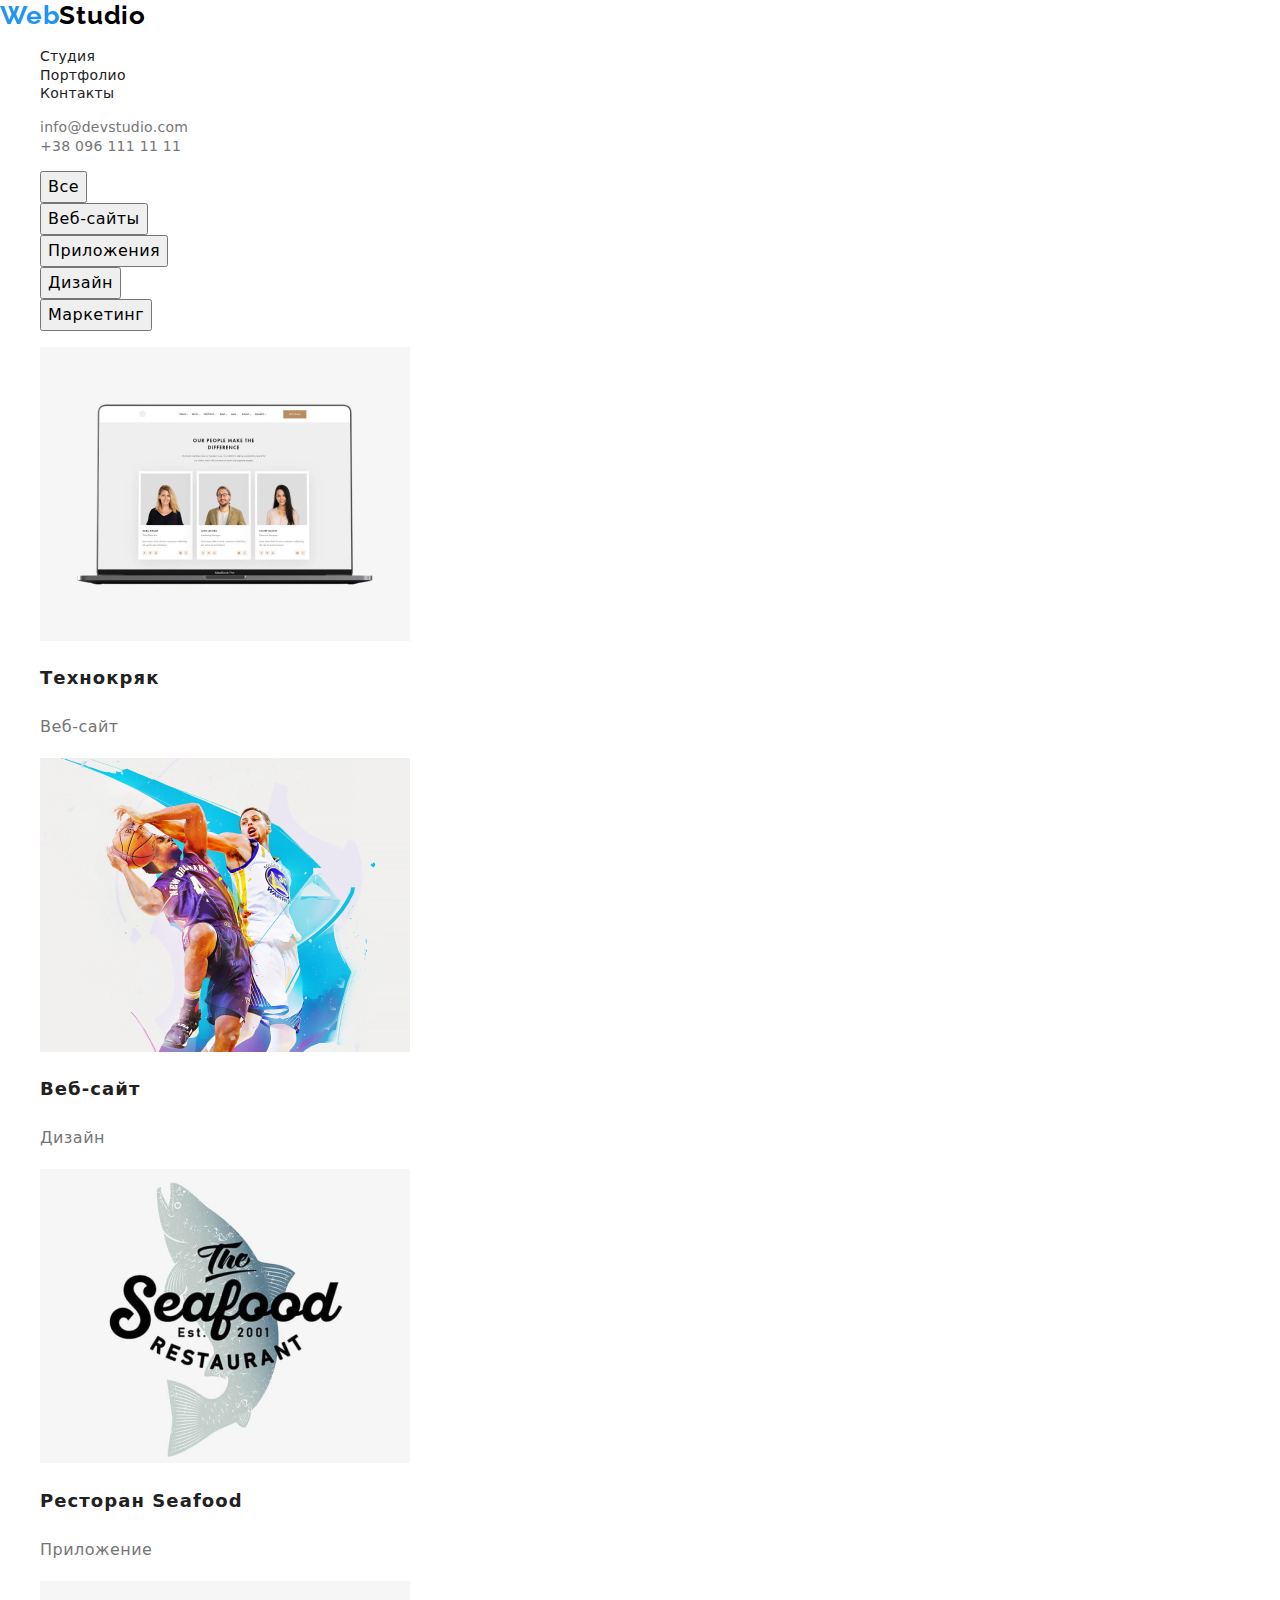
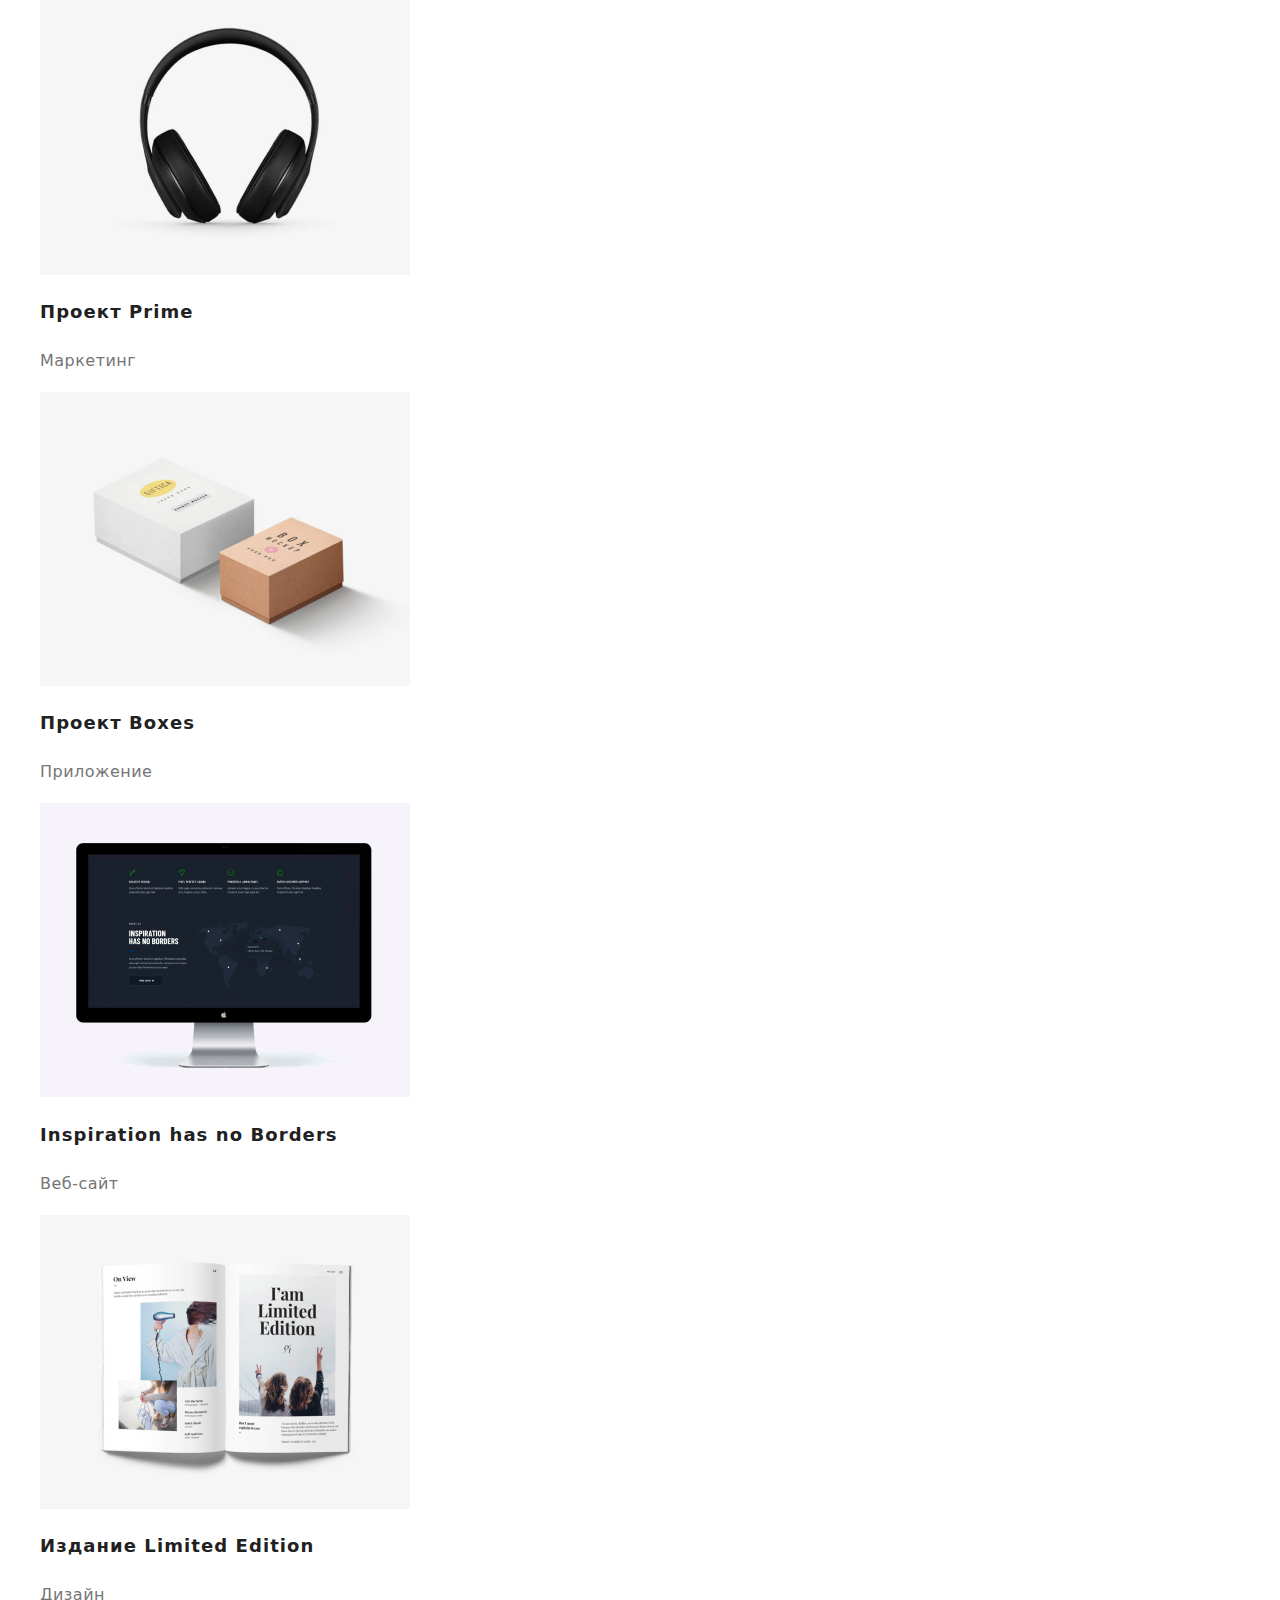
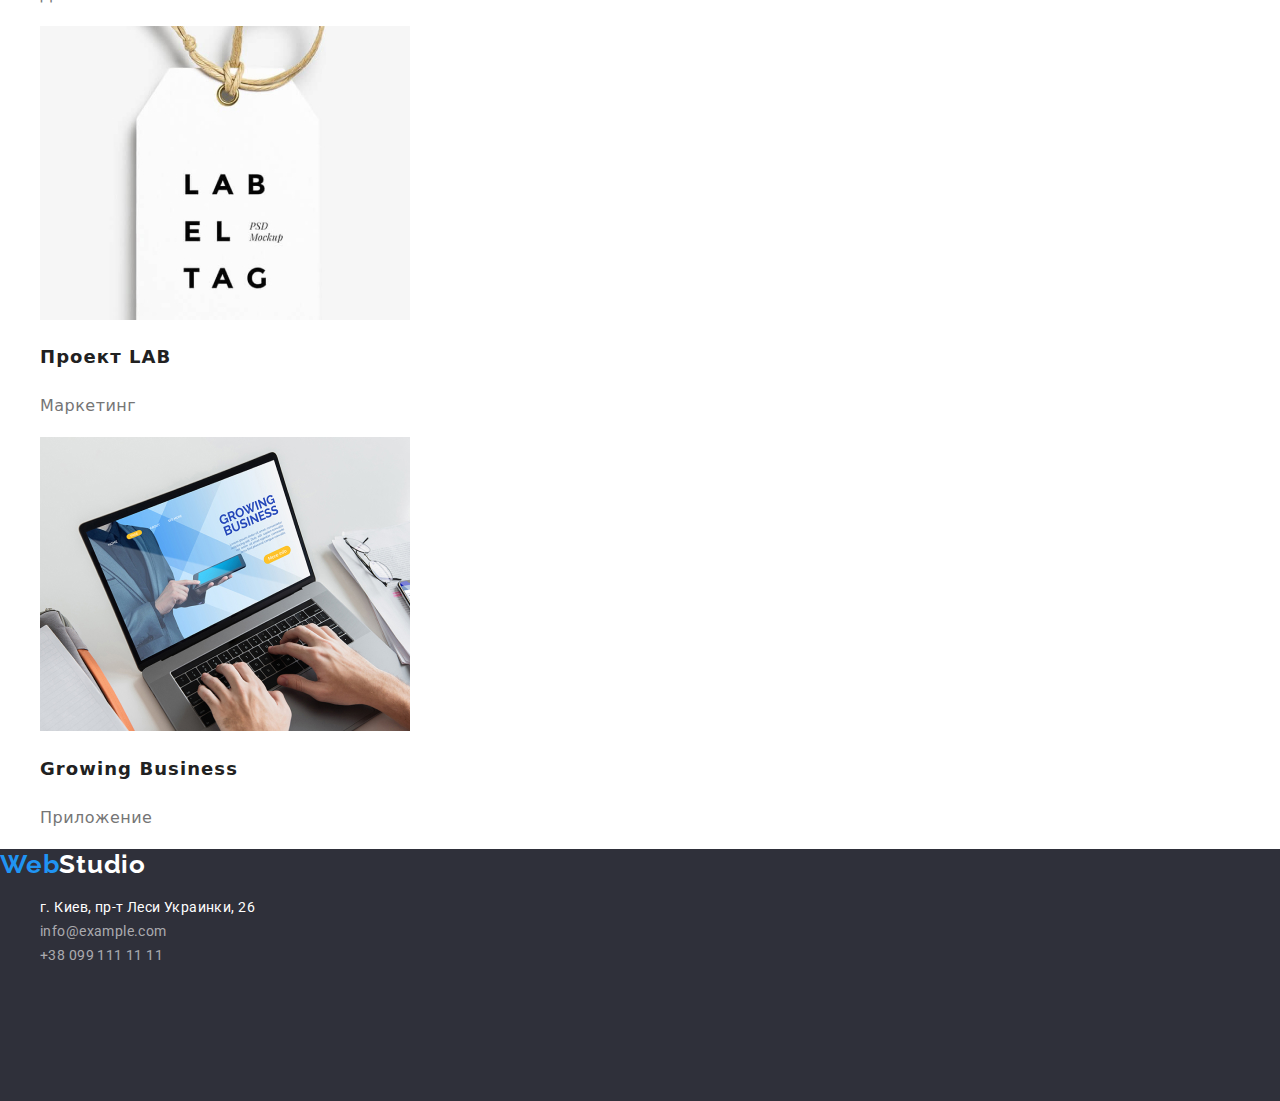
==== portfolio.html @ fd5df89c "l" ====
<!DOCTYPE html>
<html lang="ru">
  <head>
    <meta charset="UTF-8" />
    <meta name="viewport" content="width=device-width, initial-scale=1.0" />
    <title>Portfolio</title>
    <link
      rel="stylesheet"
      href="https://cdnjs.cloudflare.com/ajax/libs/modern-normalize/1.0.0/modern-normalize.css"
    />
    <link rel="stylesheet" href="./css/styles.css" />
    <link
      href="https://fonts.googleapis.com/css2?family=Raleway:wght@700&family=Roboto:wght@400;500;700;900&display=swap"
      rel="stylesheet"
    />
  </head>
  <body>
    <!--HEADER-->
    <header class="header">
      <nav class="navigation">
        <a
          class="header-logo-second link"
          lang="en"
          href="./index.html"
          aria-label=" WebStudio "
        >
          <span class="header-logo"> Web</span>Studio
        </a>
        <ul class="navigayion-list list">
          <li>
            <a class="navigation-list-link link" href="./index.html">
              Студия
            </a>
          </li>
          <li>
            <a class="navigation-list-link link" href="./portfolio.html">
              Портфолио
            </a>
          </li>
          <li><a class="navigation-list-link link" href=""> Контакты </a></li>
        </ul>
      </nav>
      <ul>
        <li>
          <a class="header-tel-link link" href="mailto:info@devstudio.com"
            >info@devstudio.com</a
          >
        </li>
        <li>
          <a class="header-tel-link link" href="tel:+380961111111">
            +38 096 111 11 11
          </a>
        </li>
      </ul>
    </header>
    <!--MAIN-->
    <main>
      <section>
        <ul class="list">
          <li><button class="button-portfolio" type="button">Все</button></li>
          <li>
            <button class="button-portfolio" type="button">Веб-сайты</button>
          </li>
          <li>
            <button class="button-portfolio" type="button">Приложения</button>
          </li>
          <li>
            <button class="button-portfolio" type="button">Дизайн</button>
          </li>
          <li>
            <button class="button-portfolio" type="button">Маркетинг</button>
          </li>
        </ul>

        <ul class="list">
          <li>
            <img src="./images/portfolio/veb.jpg" alt="Технокряк" />
            <h2 class="portfolio-title-list">Технокряк</h2>
            <p class="portfolio-category-list">Веб-сайт</p>
          </li>
          <li>
            <img src="./images/portfolio/poster.jpg" alt="постер new orlean" />
            <h2 class="portfolio-title-list">Веб-сайт</h2>
            <p class="portfolio-category-list">Дизайн</p>
          </li>
          <li>
            <img
              src="./images/portfolio/restaurant.jpg"
              alt="логотип ресторана"
            />
            <h2 class="portfolio-title-list">Ресторан Seafood</h2>
            <p class="portfolio-category-list">Приложение</p>
          </li>
          <li>
            <img src="./images/portfolio/project4.jpg" alt="фото навушников" />
            <h2 class="portfolio-title-list">Проект Prime</h2>
            <p class="portfolio-category-list">Маркетинг</p>
          </li>
          <li>
            <img src="./images/portfolio/projectboxes.jpg" alt="Проект Boxes" />
            <h2 class="portfolio-title-list">Проект Boxes</h2>
            <p class="portfolio-category-list">Приложение</p>
          </li>
          <li>
            <img
              src="./images/portfolio/imspiration6.jpg"
              alt="веб-сайт на мониторе"
            />
            <h2 class="portfolio-title-list">Inspiration has no Borders</h2>
            <p class="portfolio-category-list">Веб-сайт</p>
          </li>
          <li>
            <img
              src="./images/portfolio/limited7.jpg"
              alt="лимитованое издание"
            />
            <h2 class="portfolio-title-list">Издание Limited Edition</h2>
            <p class="portfolio-category-list">Дизайн</p>
          </li>
          <li>
            <img src="./images/portfolio/projectlab8.jpg" alt="проект lab" />
            <h2 class="portfolio-title-list">Проект LAB</h2>
            <p class="portfolio-category-list">Маркетинг</p>
          </li>
          <li>
            <img
              src="./images/portfolio/grow9.jpg"
              alt=" приложение для бизнеса"
            />
            <h2 class="portfolio-title-list">Growing Business</h2>
            <p class="portfolio-category-list">Приложение</p>
          </li>
        </ul>
      </section>
    </main>
    <!--footer-->
    <footer class="footer">
      <a
        class="footer-logo link"
        lang="en"
        href="./index.html"
        aria-label=" Web Studio "
      >
        <span class="header-logo link"> Web</span>Studio
      </a>
      <address>
        <ul class="list">
          <li>
            <a
              class="address link"
              href="https://www.google.com/maps/place/%D0%B1%D1%83%D0%BB%D1%8C%D0%B2%D0%B0%D1%80+%D0%9B%D0%B5%D1%81%D1%96+%D0%A3%D0%BA%D1%80%D0%B0%D1%97%D0%BD%D0%BA%D0%B8,+26,+%D0%9A%D0%B8%D1%97%D0%B2,+02000/@50.4265807,30.5361971,17z/data=!3m1!4b1!4m5!3m4!1s0x40d4cf0e033ecbe9:0x57a4dffefec77da0!8m2!3d50.4265807!4d30.5383858"
              target="blanc"
              >г. Киев, пр-т Леси Украинки, 26</a
            >
          </li>
          <li>
            <a class="footer-tel-link link" href="mailto:info@example.com"
              >info@example.com</a
            >
          </li>
          <li>
            <a class="footer-tel-link link" href="tel:+380991111111">
              +38 099 111 11 11
            </a>
          </li>
        </ul>
      </address>
    </footer>
  </body>
</html>
---- css/styles.css ----
:root {
  --accent-color: #2094f3;
  --header-backgraund: #ffffff;
  --titles-color: #000000;
  --header-logo: #2094f3;
  --button-portfolio-backgraund: #2196f3;
  --button-portfolio-text-color: #ffffff;
  --body-main-font: "Roboto", sans-serif;
  --secondary-font: "Raleway", sans-serif;
}

.body {
  font-family: var(--body-main-font);
  font-style: normal;
}
.list {
  list-style: none;
}
.link {
  text-decoration: none;
}
/* HEARED */

.header {
  color: var(--header-backgraund);
}
.header-logo {
  font-family: var(--secondary-font);
  font-style: normal;
  font-weight: 700;
  font-size: 26px;
  line-height: 1.2;
  letter-spacing: 0.03em;
  color: var(--header-logo);
}
.header-logo-second {
  font-family: var(--secondary-font);
  font-style: normal;
  font-weight: 700;
  font-size: 26px;
  line-height: 1.2;
  letter-spacing: 0.03em;
  color: var(--titles-color);
}
.header-tel-link {
  font-weight: 500;
  font-size: 14px;
  line-height: 1.142;
  letter-spacing: 0.02em;
  color: #757575;
}
.navigation-list-link {
  font-weight: 500;
  font-size: 14px;
  line-height: 1.142px;
  letter-spacing: 0.02em;
  color: #212121;
}
.navigation-list-link:hover,
.navigation-list-link:focus {
  color: var(--accent-color);
}
.header-tel-link:hover,
.header-tel-link:focus {
  color: var(--accent-color);
  /* MAIN */
}
.hero-banner {
  background-color: #2f303a;
  width: 1600px;
  height: 600px;
}

.button {
  font-family: var(--body-main-font);
  font-style: normal;
  font-weight: 700;
  font-size: 16px;
  line-height: 1.875;
  letter-spacing: 0.06em;
  color: #ffffff;
  background-color: #2196f3;
}
.hero-title {
  font-weight: 900;
  font-size: 44px;
  line-height: 1.36;
  letter-spacing: 0.06em;
  text-transform: uppercase;
  color: #ffffff;
  text-align: center;
}
.footer {
  background: #2f303a;
  width: 1600px;
  height: 252px;
}
.footer-logo {
  font-family: var(--secondary-font);
  font-style: normal;
  font-weight: 700;
  font-size: 26px;
  line-height: 1.192;
  letter-spacing: 0.03em;
  color: #ffffff;
}
.address {
  font-family: var(--body-main-font);
  font-style: normal;
  font-weight: 400;
  font-size: 14px;
  line-height: 1.714;
  letter-spacing: 0.03em;
  color: #ffffff;
}
.footer-tel-link {
  font-family: var(--body-main-font);
  font-style: normal;
  font-weight: normal;
  font-size: 14px;
  line-height: 1.71;
  letter-spacing: 0.03em;
  color: rgba(255, 255, 255, 0.6);
}
.button-portfolio {
  font-weight: 500;
  font-size: 16px;
  line-height: 1.62;
  text-align: center;
  letter-spacing: 0.03em;
}
.button-portfolio:hover,
.button-portfolio:focus {
  background-color: var(--button-portfolio-backgraund);
  color: var(--button-portfolio-text-color);
}
.feactures-text {
  font-weight: 400;
  font-size: 14px;
  line-height: 1.714;
  letter-spacing: 0.03em;
  color: #757575;
}
.feactures-title {
  font-weight: 700;
  font-size: 14px;
  line-height: 1.142;
  letter-spacing: 0.03em;
  text-transform: uppercase;
}

.what-we-do-our-team {
  font-weight: 700;
  font-size: 36px;
  line-height: 1.166;
  letter-spacing: 0.03em;
  color: #212121;
}
.team-title {
  font-weight: 500;
  font-size: 16px;
  line-height: 1.18;
  letter-spacing: 0.03em;
  color: #212121;
}
.profession-list {
  font-weight: 400;
  font-size: 16px;
  line-height: 1.18;
  letter-spacing: 0.03em;
  color: #757575;
}
.portfolio-title-list {
  font-weight: 700;
  font-size: 18px;
  line-height: 2;
  letter-spacing: 0.06em;
  color: #212121;
}
.portfolio-category-list {
  font-weight: 400;
  font-size: 16px;
  line-height: 1.875;
  letter-spacing: 0.03em;
  color: #757575;
}
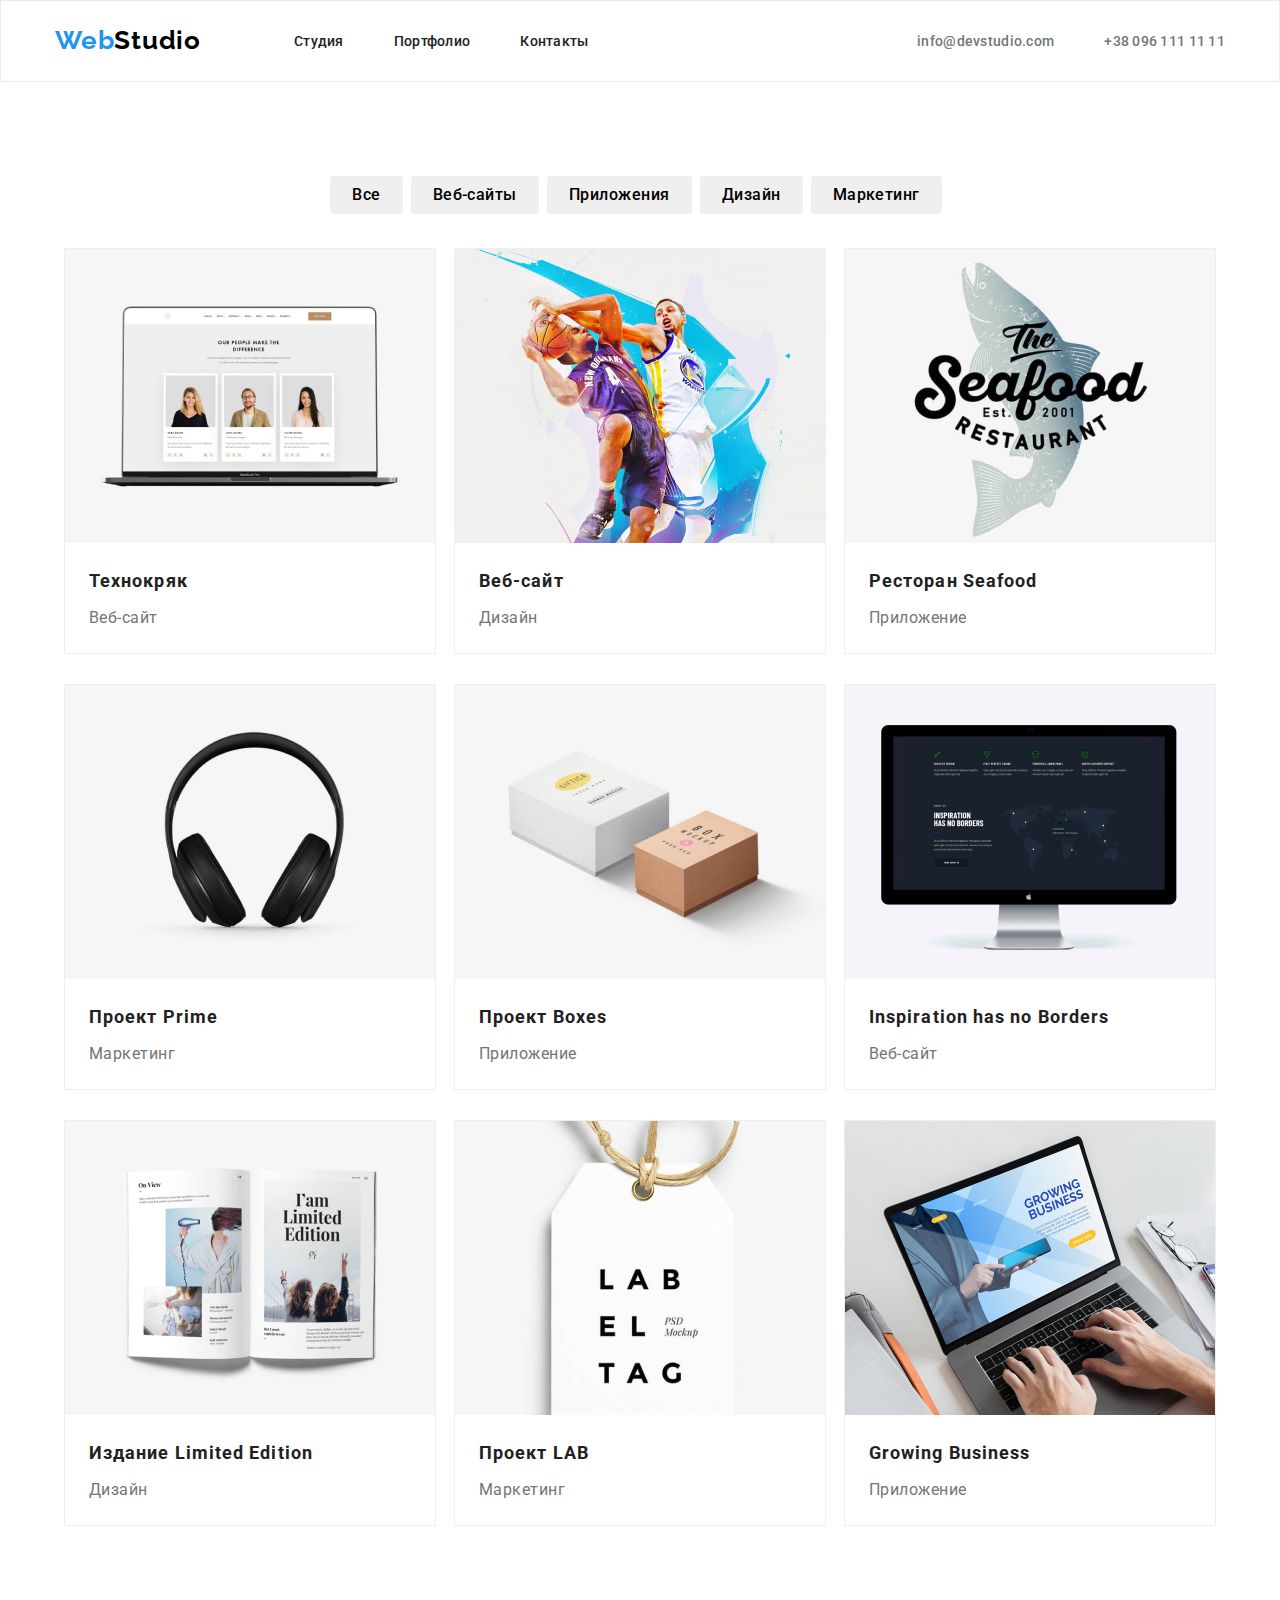
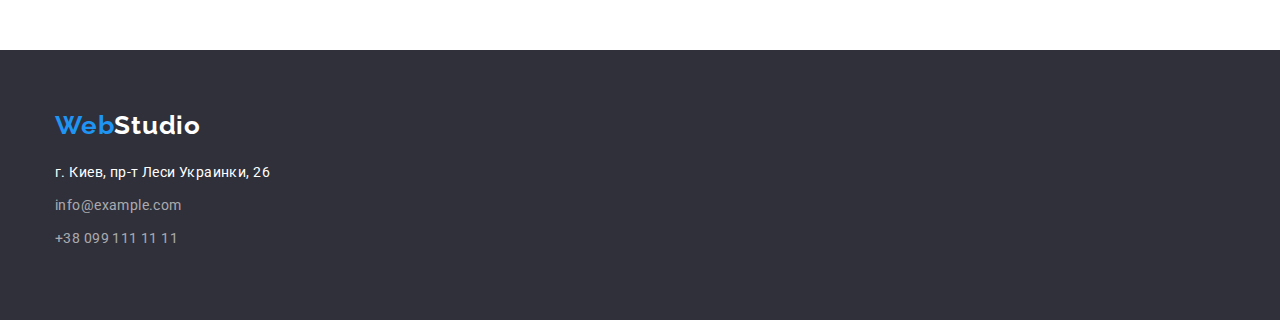
==== commit 14b831fc: "hm3" ====
--- a/portfolio.html
+++ b/portfolio.html
@@ -16,74 +16,77 @@
   </head>
   <body>
     <!--HEADER-->
-    <header class="header">
-      <nav class="navigation">
-        <a
-          class="header-logo-second link"
-          lang="en"
-          href="./index.html"
-          aria-label=" WebStudio "
-        >
-          <span class="header-logo"> Web</span>Studio
-        </a>
-        <ul class="navigayion-list list">
+    <header class="header header-border-portfolio">
+      <div class="header-flex-conteiner conteiner">
+        <nav class="header-navigation">
+          <a
+            class="header-logo-second link"
+            lang="en"
+            href="./index.html"
+            aria-label=" WebStudio "
+          >
+            <span class="header-logo"> Web</span>Studio
+          </a>
+          <ul class="navigation-list list">
+            <li class="navigation-list-item">
+              <a class="navigation-list-link link" href="./index.html">
+                Студия
+              </a>
+            </li>
+            <li class="navigation-list-item">
+              <a class="navigation-list-link link" href="./portfolio.html">
+                Портфолио
+              </a>
+            </li class="navigation-list-item">
+            <li><a class="navigation-list-link link" href=""> Контакты </a></li>
+          </ul>
+        </nav>
+        <ul class="contact-list" >
+          <li class="navigation-list-item">
+            <a class="header-tel-link link" href="mailto:info@devstudio.com"
+              >info@devstudio.com</a
+            >
+          </li>
           <li>
-            <a class="navigation-list-link link" href="./index.html">
-              Студия
+            <a class="header-tel-link link" href="tel:+380961111111">
+              +38 096 111 11 11
             </a>
           </li>
-          <li>
-            <a class="navigation-list-link link" href="./portfolio.html">
-              Портфолио
-            </a>
-          </li>
-          <li><a class="navigation-list-link link" href=""> Контакты </a></li>
         </ul>
-      </nav>
-      <ul>
-        <li>
-          <a class="header-tel-link link" href="mailto:info@devstudio.com"
-            >info@devstudio.com</a
-          >
-        </li>
-        <li>
-          <a class="header-tel-link link" href="tel:+380961111111">
-            +38 096 111 11 11
-          </a>
-        </li>
-      </ul>
+      </div>
     </header>
     <!--MAIN-->
     <main>
-      <section>
-        <ul class="list">
-          <li><button class="button-portfolio" type="button">Все</button></li>
-          <li>
+      <section class="main-menu">
+        <div class="main-section-list">
+        <ul class="button-list-menu  list">
+          <li class="bottom-styles"><button class="button-portfolio" type="button">Все</button></li>
+          <li class="bottom-styles">
             <button class="button-portfolio" type="button">Веб-сайты</button>
           </li>
-          <li>
+          <li class="bottom-styles">
             <button class="button-portfolio" type="button">Приложения</button>
           </li>
-          <li>
+          <li class="bottom-styles">
             <button class="button-portfolio" type="button">Дизайн</button>
           </li>
-          <li>
+          <li class="bottom-styles">
             <button class="button-portfolio" type="button">Маркетинг</button>
           </li>
         </ul>
-
-        <ul class="list">
-          <li>
+        
+        <ul class="project-net  list">
+          <li class="project-img-style" >
             <img src="./images/portfolio/veb.jpg" alt="Технокряк" />
             <h2 class="portfolio-title-list">Технокряк</h2>
             <p class="portfolio-category-list">Веб-сайт</p>
           </li>
-          <li>
+          <li class="project-img-style" >
             <img src="./images/portfolio/poster.jpg" alt="постер new orlean" />
             <h2 class="portfolio-title-list">Веб-сайт</h2>
             <p class="portfolio-category-list">Дизайн</p>
           </li>
-          <li>
+          <li class="project-img-style" >
             <img
               src="./images/portfolio/restaurant.jpg"
               alt="логотип ресторана"
@@ -91,17 +94,17 @@
             <h2 class="portfolio-title-list">Ресторан Seafood</h2>
             <p class="portfolio-category-list">Приложение</p>
           </li>
-          <li>
+          <li class="project-img-style" >
             <img src="./images/portfolio/project4.jpg" alt="фото навушников" />
             <h2 class="portfolio-title-list">Проект Prime</h2>
             <p class="portfolio-category-list">Маркетинг</p>
           </li>
-          <li>
+          <li class="project-img-style" >
             <img src="./images/portfolio/projectboxes.jpg" alt="Проект Boxes" />
             <h2 class="portfolio-title-list">Проект Boxes</h2>
             <p class="portfolio-category-list">Приложение</p>
           </li>
-          <li>
+          <li class="project-img-style" >
             <img
               src="./images/portfolio/imspiration6.jpg"
               alt="веб-сайт на мониторе"
@@ -109,7 +112,7 @@
             <h2 class="portfolio-title-list">Inspiration has no Borders</h2>
             <p class="portfolio-category-list">Веб-сайт</p>
           </li>
-          <li>
+          <li class="project-img-style" >
             <img
               src="./images/portfolio/limited7.jpg"
               alt="лимитованое издание"
@@ -117,12 +120,12 @@
             <h2 class="portfolio-title-list">Издание Limited Edition</h2>
             <p class="portfolio-category-list">Дизайн</p>
           </li>
-          <li>
+          <li class="project-img-style" >
             <img src="./images/portfolio/projectlab8.jpg" alt="проект lab" />
             <h2 class="portfolio-title-list">Проект LAB</h2>
             <p class="portfolio-category-list">Маркетинг</p>
           </li>
-          <li>
+          <li class="project-img-style" >
             <img
               src="./images/portfolio/grow9.jpg"
               alt=" приложение для бизнеса"
@@ -131,10 +134,12 @@
             <p class="portfolio-category-list">Приложение</p>
           </li>
         </ul>
+        </div>
       </section>
     </main>
     <!--footer-->
     <footer class="footer">
+      <div class="footer-container">
       <a
         class="footer-logo link"
         lang="en"
@@ -144,8 +149,8 @@
         <span class="header-logo link"> Web</span>Studio
       </a>
       <address>
-        <ul class="list">
-          <li>
+        <ul class="address-list-style list">
+          <li class="contact-link-style">
             <a
               class="address link"
               href="https://www.google.com/maps/place/%D0%B1%D1%83%D0%BB%D1%8C%D0%B2%D0%B0%D1%80+%D0%9B%D0%B5%D1%81%D1%96+%D0%A3%D0%BA%D1%80%D0%B0%D1%97%D0%BD%D0%BA%D0%B8,+26,+%D0%9A%D0%B8%D1%97%D0%B2,+02000/@50.4265807,30.5361971,17z/data=!3m1!4b1!4m5!3m4!1s0x40d4cf0e033ecbe9:0x57a4dffefec77da0!8m2!3d50.4265807!4d30.5383858"
@@ -153,18 +158,19 @@
               >г. Киев, пр-т Леси Украинки, 26</a
             >
           </li>
-          <li>
+          <li class="contact-link-style">
             <a class="footer-tel-link link" href="mailto:info@example.com"
               >info@example.com</a
             >
           </li>
-          <li>
+          <li class="contact-link-style">
             <a class="footer-tel-link link" href="tel:+380991111111">
               +38 099 111 11 11
             </a>
           </li>
         </ul>
       </address>
+      </div>
     </footer>
   </body>
 </html>
--- a/css/styles.css
+++ b/css/styles.css
@@ -9,7 +9,13 @@
   --secondary-font: "Raleway", sans-serif;
 }
 
-.body {
+*,
+::before,
+::after {
+  margin: 0px;
+  padding: 0px;
+}
+body {
   font-family: var(--body-main-font);
   font-style: normal;
 }
@@ -19,11 +25,37 @@
 .link {
   text-decoration: none;
 }
+img {
+  display: block;
+}
 /* HEARED */
 
 .header {
   color: var(--header-backgraund);
-}
+  display: block;
+}
+.navigation-list {
+  display: flex;
+  margin-left: 93px;
+}
+.conteiner {
+  display: flex;
+  align-items: center;
+  height: 80px;
+}
+.header-navigation {
+  display: flex;
+  align-items: center;
+}
+.navigation-list-item:not(:last-child) {
+  margin-right: 50px;
+}
+.contact-list {
+  display: flex;
+  margin-left: auto;
+  align-items: center;
+}
+
 .header-logo {
   font-family: var(--secondary-font);
   font-style: normal;
@@ -32,6 +64,17 @@
   line-height: 1.2;
   letter-spacing: 0.03em;
   color: var(--header-logo);
+}
+.contact-list .navigation-list-item + .navigation-list-item {
+  margin-right: 50px;
+}
+.header-flex-conteiner {
+  display: flex;
+  width: 1200px;
+  margin-left: auto;
+  margin-right: auto;
+  padding-left: 15px;
+  padding-right: 15px;
 }
 .header-logo-second {
   font-family: var(--secondary-font);
@@ -67,8 +110,19 @@
 }
 .hero-banner {
   background-color: #2f303a;
-  width: 1600px;
+
   height: 600px;
+}
+
+.conteiner-hero {
+  margin-right: auto;
+  margin-left: auto;
+  width: 1200px;
+  padding-top: 200px;
+  padding-bottom: 200px;
+  text-align: center;
+  max-width: 696px;
+  margin-bottom: 30px;
 }
 
 .button {
@@ -80,6 +134,12 @@
   letter-spacing: 0.06em;
   color: #ffffff;
   background-color: #2196f3;
+  display: block;
+  margin-right: auto;
+  margin-left: auto;
+  margin-top: 30px;
+  border-radius: 4px;
+  padding: 10px 32px;
 }
 .hero-title {
   font-weight: 900;
@@ -88,12 +148,38 @@
   letter-spacing: 0.06em;
   text-transform: uppercase;
   color: #ffffff;
-  text-align: center;
+}
+.conteiner-feactures {
+  margin-left: auto;
+  margin-right: auto;
+  width: 1200px;
+  padding-top: 94px;
+  padding-bottom: 94px;
+  padding-left: 15px;
+  padding-right: 15px;
+}
+.flex-list {
+  display: flex;
+}
+.feactures-list-style {
+  margin-right: 30px;
+}
+.what-we-do-style-list {
+  width: 1200px;
+  padding-left: 15px;
+  padding-right: 15px;
+  margin-left: auto;
+  margin-right: auto;
+  margin-bottom: 94px;
+}
+.what-do-pictures {
+  display: flex;
+}
+.img-styles {
+  margin-right: 30px;
 }
 .footer {
   background: #2f303a;
-  width: 1600px;
-  height: 252px;
 }
 .footer-logo {
   font-family: var(--secondary-font);
@@ -104,6 +190,16 @@
   letter-spacing: 0.03em;
   color: #ffffff;
 }
+.footer-container {
+  width: 1200px;
+  padding-left: 15px;
+  padding-right: 15px;
+  margin-left: auto;
+  margin-right: auto;
+  padding-top: 60px;
+  padding-bottom: 60px;
+}
+
 .address {
   font-family: var(--body-main-font);
   font-style: normal;
@@ -113,6 +209,12 @@
   letter-spacing: 0.03em;
   color: #ffffff;
 }
+.address-list-style {
+  padding-top: 20px;
+}
+.contact-link-style {
+  margin-bottom: 9px;
+}
 .footer-tel-link {
   font-family: var(--body-main-font);
   font-style: normal;
@@ -123,16 +225,25 @@
   color: rgba(255, 255, 255, 0.6);
 }
 .button-portfolio {
+  display: inline-block;
+  text-align: center;
   font-weight: 500;
   font-size: 16px;
   line-height: 1.62;
-  text-align: center;
-  letter-spacing: 0.03em;
-}
+  letter-spacing: 0.03em;
+  border: none;
+  border-radius: 4px;
+  padding-left: 22px;
+  padding-right: 22px;
+  padding-top: 6px;
+  padding-bottom: 6px;
+}
+
 .button-portfolio:hover,
 .button-portfolio:focus {
   background-color: var(--button-portfolio-backgraund);
   color: var(--button-portfolio-text-color);
+  border: none;
 }
 .feactures-text {
   font-weight: 400;
@@ -140,6 +251,7 @@
   line-height: 1.714;
   letter-spacing: 0.03em;
   color: #757575;
+  margin-top: 10px;
 }
 .feactures-title {
   font-weight: 700;
@@ -155,6 +267,8 @@
   line-height: 1.166;
   letter-spacing: 0.03em;
   color: #212121;
+  text-align: center;
+  margin-bottom: 50px;
 }
 .team-title {
   font-weight: 500;
@@ -162,13 +276,54 @@
   line-height: 1.18;
   letter-spacing: 0.03em;
   color: #212121;
-}
+  text-align: center;
+  margin-top: 30px;
+}
+.our-team-style {
+  background-color: #f5f4fa;
+}
+.our-team-img {
+  display: flex;
+}
+.our-team {
+  width: 1200px;
+  padding-left: 15px;
+  padding-right: 15px;
+  margin-right: auto;
+  margin-left: auto;
+}
+.our-team-img-list {
+  margin-right: 30px;
+  border: var(--header-backgraund);
+  background-color: #ffffff;
+  padding-bottom: 30px;
+  margin-bottom: 94px;
+}
+
 .profession-list {
   font-weight: 400;
   font-size: 16px;
   line-height: 1.18;
   letter-spacing: 0.03em;
   color: #757575;
+  text-align: center;
+  margin-top: 10px;
+}
+/* PORTFOLIO */
+
+.main-section-list {
+  width: 1200px;
+  padding-left: 15px;
+  padding-right: 15px;
+  margin-right: auto;
+  margin-left: auto;
+}
+.button-list-menu {
+  display: flex;
+  justify-content: center;
+}
+.bottom-styles {
+  margin-right: 8px;
 }
 .portfolio-title-list {
   font-weight: 700;
@@ -176,6 +331,9 @@
   line-height: 2;
   letter-spacing: 0.06em;
   color: #212121;
+  padding-left: 24px;
+  padding-right: 24px;
+  padding-top: 20px;
 }
 .portfolio-category-list {
   font-weight: 400;
@@ -183,4 +341,28 @@
   line-height: 1.875;
   letter-spacing: 0.03em;
   color: #757575;
-}
+  padding-left: 24px;
+  padding-right: 24px;
+  padding-top: 4px;
+  padding-bottom: 20px;
+}
+.header-border-portfolio {
+  border: 1px solid #ececec;
+}
+.main-menu {
+  margin-top: 94px;
+  margin-bottom: 94px;
+}
+.project-net {
+  display: flex;
+  flex-wrap: wrap;
+  margin-top: 34px;
+}
+.project-img-style {
+  background-color: #ffffff;
+  border: 1px solid #eeeeee;
+  margin-right: 30px;
+  margin-bottom: 30px;
+  margin-left: auto;
+  margin-right: auto;
+}
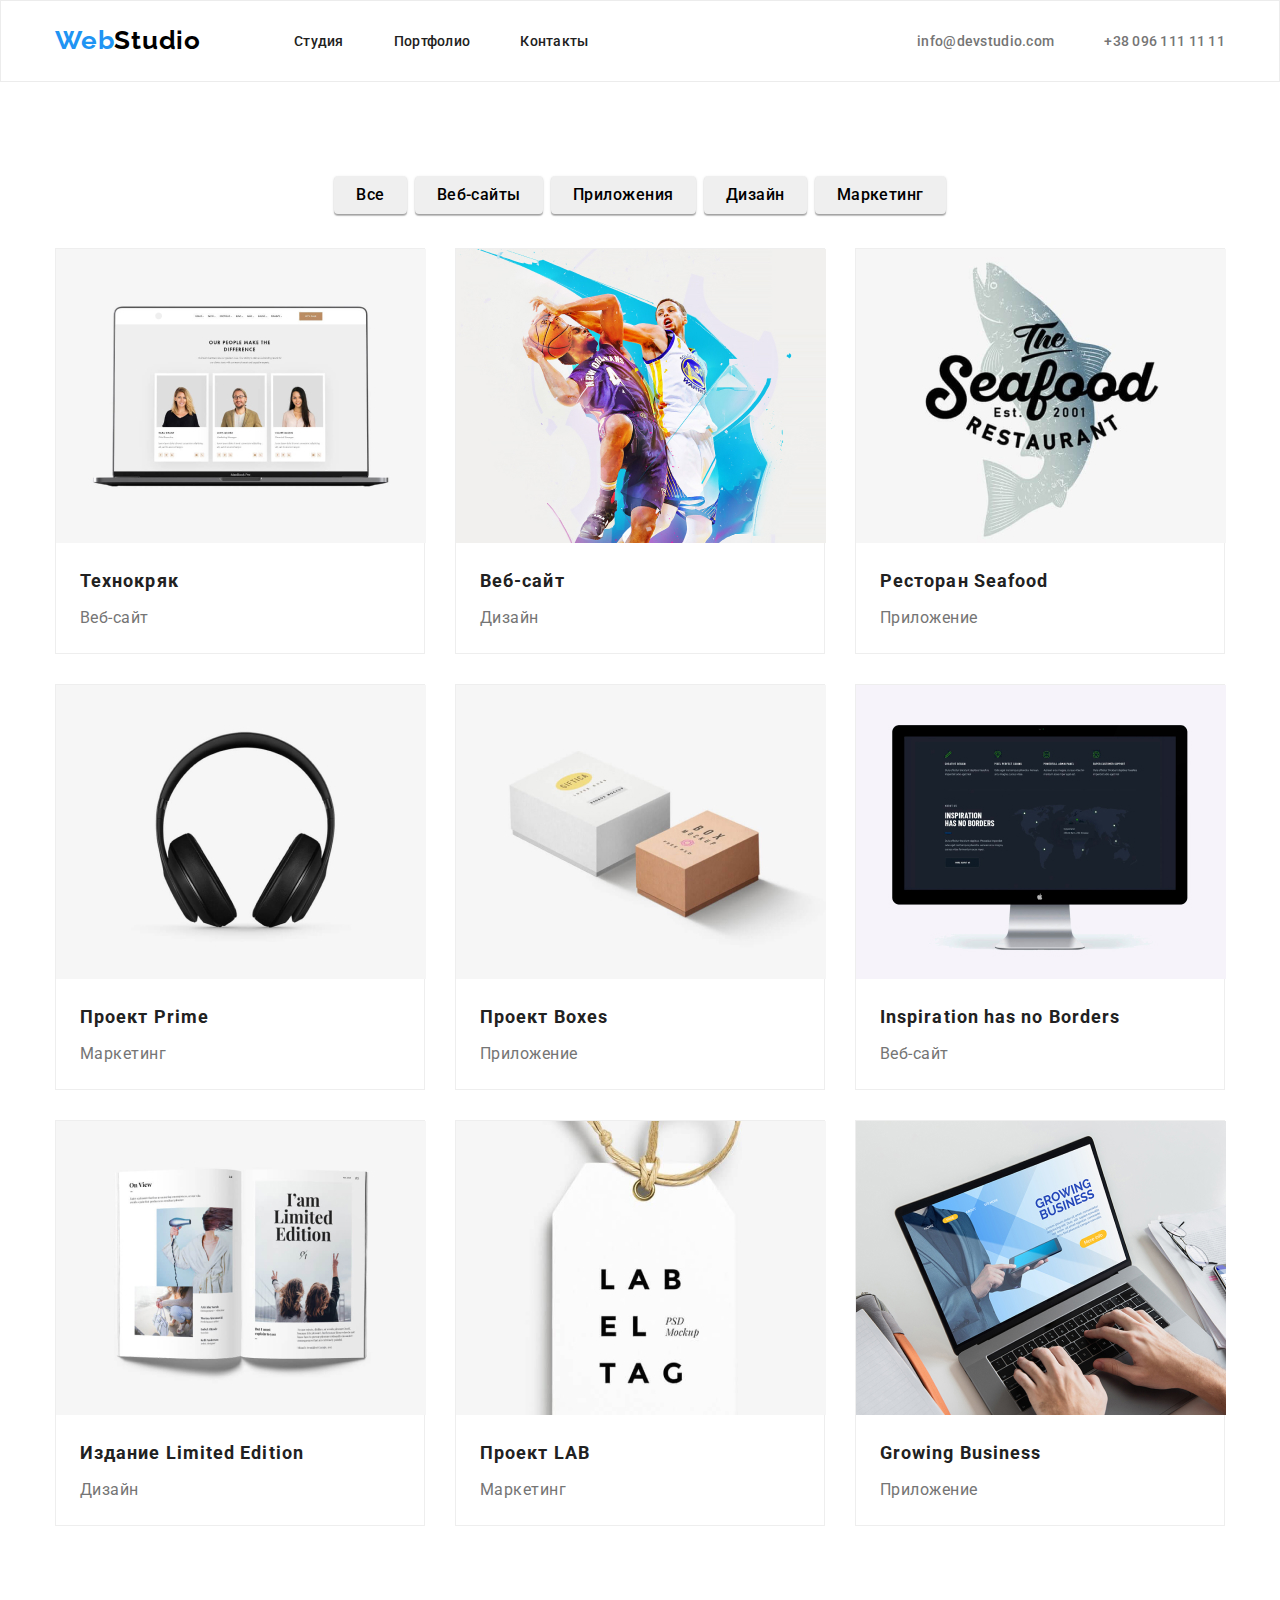
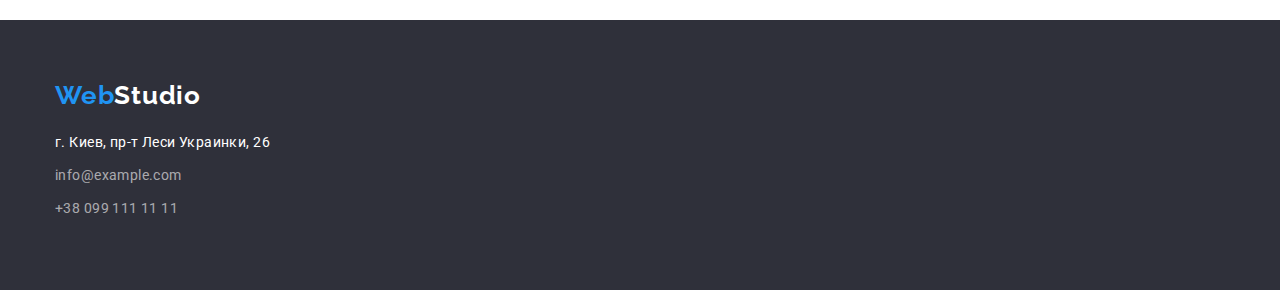
==== commit 86f7d968: "/" ====
--- a/portfolio.html
+++ b/portfolio.html
@@ -37,11 +37,11 @@
               <a class="navigation-list-link link" href="./portfolio.html">
                 Портфолио
               </a>
-            </li class="navigation-list-item">
+            </li>
             <li><a class="navigation-list-link link" href=""> Контакты </a></li>
           </ul>
         </nav>
-        <ul class="contact-list" >
+        <ul class="contact-list">
           <li class="navigation-list-item">
             <a class="header-tel-link link" href="mailto:info@devstudio.com"
               >info@devstudio.com</a
@@ -59,117 +59,128 @@
     <main>
       <section class="main-menu">
         <div class="main-section-list">
-        <ul class="button-list-menu  list">
-          <li class="bottom-styles"><button class="button-portfolio" type="button">Все</button></li>
-          <li class="bottom-styles">
-            <button class="button-portfolio" type="button">Веб-сайты</button>
-          </li>
-          <li class="bottom-styles">
-            <button class="button-portfolio" type="button">Приложения</button>
-          </li>
-          <li class="bottom-styles">
-            <button class="button-portfolio" type="button">Дизайн</button>
-          </li>
-          <li class="bottom-styles">
-            <button class="button-portfolio" type="button">Маркетинг</button>
-          </li>
-        </ul>
-        
-        <ul class="project-net  list">
-          <li class="project-img-style" >
-            <img src="./images/portfolio/veb.jpg" alt="Технокряк" />
-            <h2 class="portfolio-title-list">Технокряк</h2>
-            <p class="portfolio-category-list">Веб-сайт</p>
-          </li>
-          <li class="project-img-style" >
-            <img src="./images/portfolio/poster.jpg" alt="постер new orlean" />
-            <h2 class="portfolio-title-list">Веб-сайт</h2>
-            <p class="portfolio-category-list">Дизайн</p>
-          </li>
-          <li class="project-img-style" >
-            <img
-              src="./images/portfolio/restaurant.jpg"
-              alt="логотип ресторана"
-            />
-            <h2 class="portfolio-title-list">Ресторан Seafood</h2>
-            <p class="portfolio-category-list">Приложение</p>
-          </li>
-          <li class="project-img-style" >
-            <img src="./images/portfolio/project4.jpg" alt="фото навушников" />
-            <h2 class="portfolio-title-list">Проект Prime</h2>
-            <p class="portfolio-category-list">Маркетинг</p>
-          </li>
-          <li class="project-img-style" >
-            <img src="./images/portfolio/projectboxes.jpg" alt="Проект Boxes" />
-            <h2 class="portfolio-title-list">Проект Boxes</h2>
-            <p class="portfolio-category-list">Приложение</p>
-          </li>
-          <li class="project-img-style" >
-            <img
-              src="./images/portfolio/imspiration6.jpg"
-              alt="веб-сайт на мониторе"
-            />
-            <h2 class="portfolio-title-list">Inspiration has no Borders</h2>
-            <p class="portfolio-category-list">Веб-сайт</p>
-          </li>
-          <li class="project-img-style" >
-            <img
-              src="./images/portfolio/limited7.jpg"
-              alt="лимитованое издание"
-            />
-            <h2 class="portfolio-title-list">Издание Limited Edition</h2>
-            <p class="portfolio-category-list">Дизайн</p>
-          </li>
-          <li class="project-img-style" >
-            <img src="./images/portfolio/projectlab8.jpg" alt="проект lab" />
-            <h2 class="portfolio-title-list">Проект LAB</h2>
-            <p class="portfolio-category-list">Маркетинг</p>
-          </li>
-          <li class="project-img-style" >
-            <img
-              src="./images/portfolio/grow9.jpg"
-              alt=" приложение для бизнеса"
-            />
-            <h2 class="portfolio-title-list">Growing Business</h2>
-            <p class="portfolio-category-list">Приложение</p>
-          </li>
-        </ul>
+          <ul class="button-list-menu list">
+            <li class="bottom-styles">
+              <button class="button-portfolio" type="button">Все</button>
+            </li>
+            <li class="bottom-styles">
+              <button class="button-portfolio" type="button">Веб-сайты</button>
+            </li>
+            <li class="bottom-styles">
+              <button class="button-portfolio" type="button">Приложения</button>
+            </li>
+            <li class="bottom-styles">
+              <button class="button-portfolio" type="button">Дизайн</button>
+            </li>
+            <li class="bottom-styles">
+              <button class="button-portfolio" type="button">Маркетинг</button>
+            </li>
+          </ul>
+
+          <ul class="project-net list">
+            <li class="project-img-style">
+              <img src="./images/portfolio/veb.jpg" alt="Технокряк" />
+              <h2 class="portfolio-title-list">Технокряк</h2>
+              <p class="portfolio-category-list">Веб-сайт</p>
+            </li>
+            <li class="project-img-style">
+              <img
+                src="./images/portfolio/poster.jpg"
+                alt="постер new orlean"
+              />
+              <h2 class="portfolio-title-list">Веб-сайт</h2>
+              <p class="portfolio-category-list">Дизайн</p>
+            </li>
+            <li class="project-img-style">
+              <img
+                src="./images/portfolio/restaurant.jpg"
+                alt="логотип ресторана"
+              />
+              <h2 class="portfolio-title-list">Ресторан Seafood</h2>
+              <p class="portfolio-category-list">Приложение</p>
+            </li>
+            <li class="project-img-style">
+              <img
+                src="./images/portfolio/project4.jpg"
+                alt="фото навушников"
+              />
+              <h2 class="portfolio-title-list">Проект Prime</h2>
+              <p class="portfolio-category-list">Маркетинг</p>
+            </li>
+            <li class="project-img-style">
+              <img
+                src="./images/portfolio/projectboxes.jpg"
+                alt="Проект Boxes"
+              />
+              <h2 class="portfolio-title-list">Проект Boxes</h2>
+              <p class="portfolio-category-list">Приложение</p>
+            </li>
+            <li class="project-img-style">
+              <img
+                src="./images/portfolio/imspiration6.jpg"
+                alt="веб-сайт на мониторе"
+              />
+              <h2 class="portfolio-title-list">Inspiration has no Borders</h2>
+              <p class="portfolio-category-list">Веб-сайт</p>
+            </li>
+            <li class="project-img-style">
+              <img
+                src="./images/portfolio/limited7.jpg"
+                alt="лимитованое издание"
+              />
+              <h2 class="portfolio-title-list">Издание Limited Edition</h2>
+              <p class="portfolio-category-list">Дизайн</p>
+            </li>
+            <li class="project-img-style">
+              <img src="./images/portfolio/projectlab8.jpg" alt="проект lab" />
+              <h2 class="portfolio-title-list">Проект LAB</h2>
+              <p class="portfolio-category-list">Маркетинг</p>
+            </li>
+            <li class="project-img-style">
+              <img
+                src="./images/portfolio/grow9.jpg"
+                alt=" приложение для бизнеса"
+              />
+              <h2 class="portfolio-title-list">Growing Business</h2>
+              <p class="portfolio-category-list">Приложение</p>
+            </li>
+          </ul>
         </div>
       </section>
     </main>
     <!--footer-->
     <footer class="footer">
       <div class="footer-container">
-      <a
-        class="footer-logo link"
-        lang="en"
-        href="./index.html"
-        aria-label=" Web Studio "
-      >
-        <span class="header-logo link"> Web</span>Studio
-      </a>
-      <address>
-        <ul class="address-list-style list">
-          <li class="contact-link-style">
-            <a
-              class="address link"
-              href="https://www.google.com/maps/place/%D0%B1%D1%83%D0%BB%D1%8C%D0%B2%D0%B0%D1%80+%D0%9B%D0%B5%D1%81%D1%96+%D0%A3%D0%BA%D1%80%D0%B0%D1%97%D0%BD%D0%BA%D0%B8,+26,+%D0%9A%D0%B8%D1%97%D0%B2,+02000/@50.4265807,30.5361971,17z/data=!3m1!4b1!4m5!3m4!1s0x40d4cf0e033ecbe9:0x57a4dffefec77da0!8m2!3d50.4265807!4d30.5383858"
-              target="blanc"
-              >г. Киев, пр-т Леси Украинки, 26</a
-            >
-          </li>
-          <li class="contact-link-style">
-            <a class="footer-tel-link link" href="mailto:info@example.com"
-              >info@example.com</a
-            >
-          </li>
-          <li class="contact-link-style">
-            <a class="footer-tel-link link" href="tel:+380991111111">
-              +38 099 111 11 11
-            </a>
-          </li>
-        </ul>
-      </address>
+        <a
+          class="footer-logo link"
+          lang="en"
+          href="./index.html"
+          aria-label=" Web Studio "
+        >
+          <span class="header-logo link"> Web</span>Studio
+        </a>
+        <address>
+          <ul class="address-list-style list">
+            <li class="contact-link-style">
+              <a
+                class="address link"
+                href="https://www.google.com/maps/place/%D0%B1%D1%83%D0%BB%D1%8C%D0%B2%D0%B0%D1%80+%D0%9B%D0%B5%D1%81%D1%96+%D0%A3%D0%BA%D1%80%D0%B0%D1%97%D0%BD%D0%BA%D0%B8,+26,+%D0%9A%D0%B8%D1%97%D0%B2,+02000/@50.4265807,30.5361971,17z/data=!3m1!4b1!4m5!3m4!1s0x40d4cf0e033ecbe9:0x57a4dffefec77da0!8m2!3d50.4265807!4d30.5383858"
+                target="blanc"
+                >г. Киев, пр-т Леси Украинки, 26</a
+              >
+            </li>
+            <li class="contact-link-style">
+              <a class="footer-tel-link link" href="mailto:info@example.com"
+                >info@example.com</a
+              >
+            </li>
+            <li class="contact-link-style">
+              <a class="footer-tel-link link" href="tel:+380991111111">
+                +38 099 111 11 11
+              </a>
+            </li>
+          </ul>
+        </address>
       </div>
     </footer>
   </body>
--- a/css/styles.css
+++ b/css/styles.css
@@ -170,7 +170,7 @@
   padding-right: 15px;
   margin-left: auto;
   margin-right: auto;
-  margin-bottom: 94px;
+  padding-bottom: 94px;
 }
 .what-do-pictures {
   display: flex;
@@ -178,6 +178,9 @@
 .img-styles {
   margin-right: 30px;
 }
+.img-styles:last-child {
+  margin-right: 0px;
+}
 .footer {
   background: #2f303a;
 }
@@ -232,6 +235,8 @@
   line-height: 1.62;
   letter-spacing: 0.03em;
   border: none;
+  box-shadow: 0px 1px 3px #0000001f, 0px 1px 1px #00000024,
+    0px 2px 1px #00000033;
   border-radius: 4px;
   padding-left: 22px;
   padding-right: 22px;
@@ -269,6 +274,7 @@
   color: #212121;
   text-align: center;
   margin-bottom: 50px;
+  padding-top: 94px;
 }
 .team-title {
   font-weight: 500;
@@ -291,13 +297,13 @@
   padding-right: 15px;
   margin-right: auto;
   margin-left: auto;
+  padding-bottom: 94px;
 }
 .our-team-img-list {
   margin-right: 30px;
   border: var(--header-backgraund);
   background-color: #ffffff;
   padding-bottom: 30px;
-  margin-bottom: 94px;
 }
 
 .profession-list {
@@ -324,6 +330,9 @@
 }
 .bottom-styles {
   margin-right: 8px;
+}
+.bottom-styles:last-child {
+  margin-right: 0px;
 }
 .portfolio-title-list {
   font-weight: 700;
@@ -350,19 +359,24 @@
   border: 1px solid #ececec;
 }
 .main-menu {
-  margin-top: 94px;
-  margin-bottom: 94px;
+  padding-top: 94px;
+  padding-bottom: 94px;
 }
 .project-net {
   display: flex;
   flex-wrap: wrap;
-  margin-top: 34px;
+  padding-top: 34px;
 }
 .project-img-style {
   background-color: #ffffff;
   border: 1px solid #eeeeee;
   margin-right: 30px;
+  width: 370px;
   margin-bottom: 30px;
-  margin-left: auto;
-  margin-right: auto;
-}
+}
+.project-img-style:nth-child(3n) {
+  margin-right: 0px;
+}
+.project-img-style:nth-last-child(-n + 3) {
+  margin-bottom: 0px;
+}
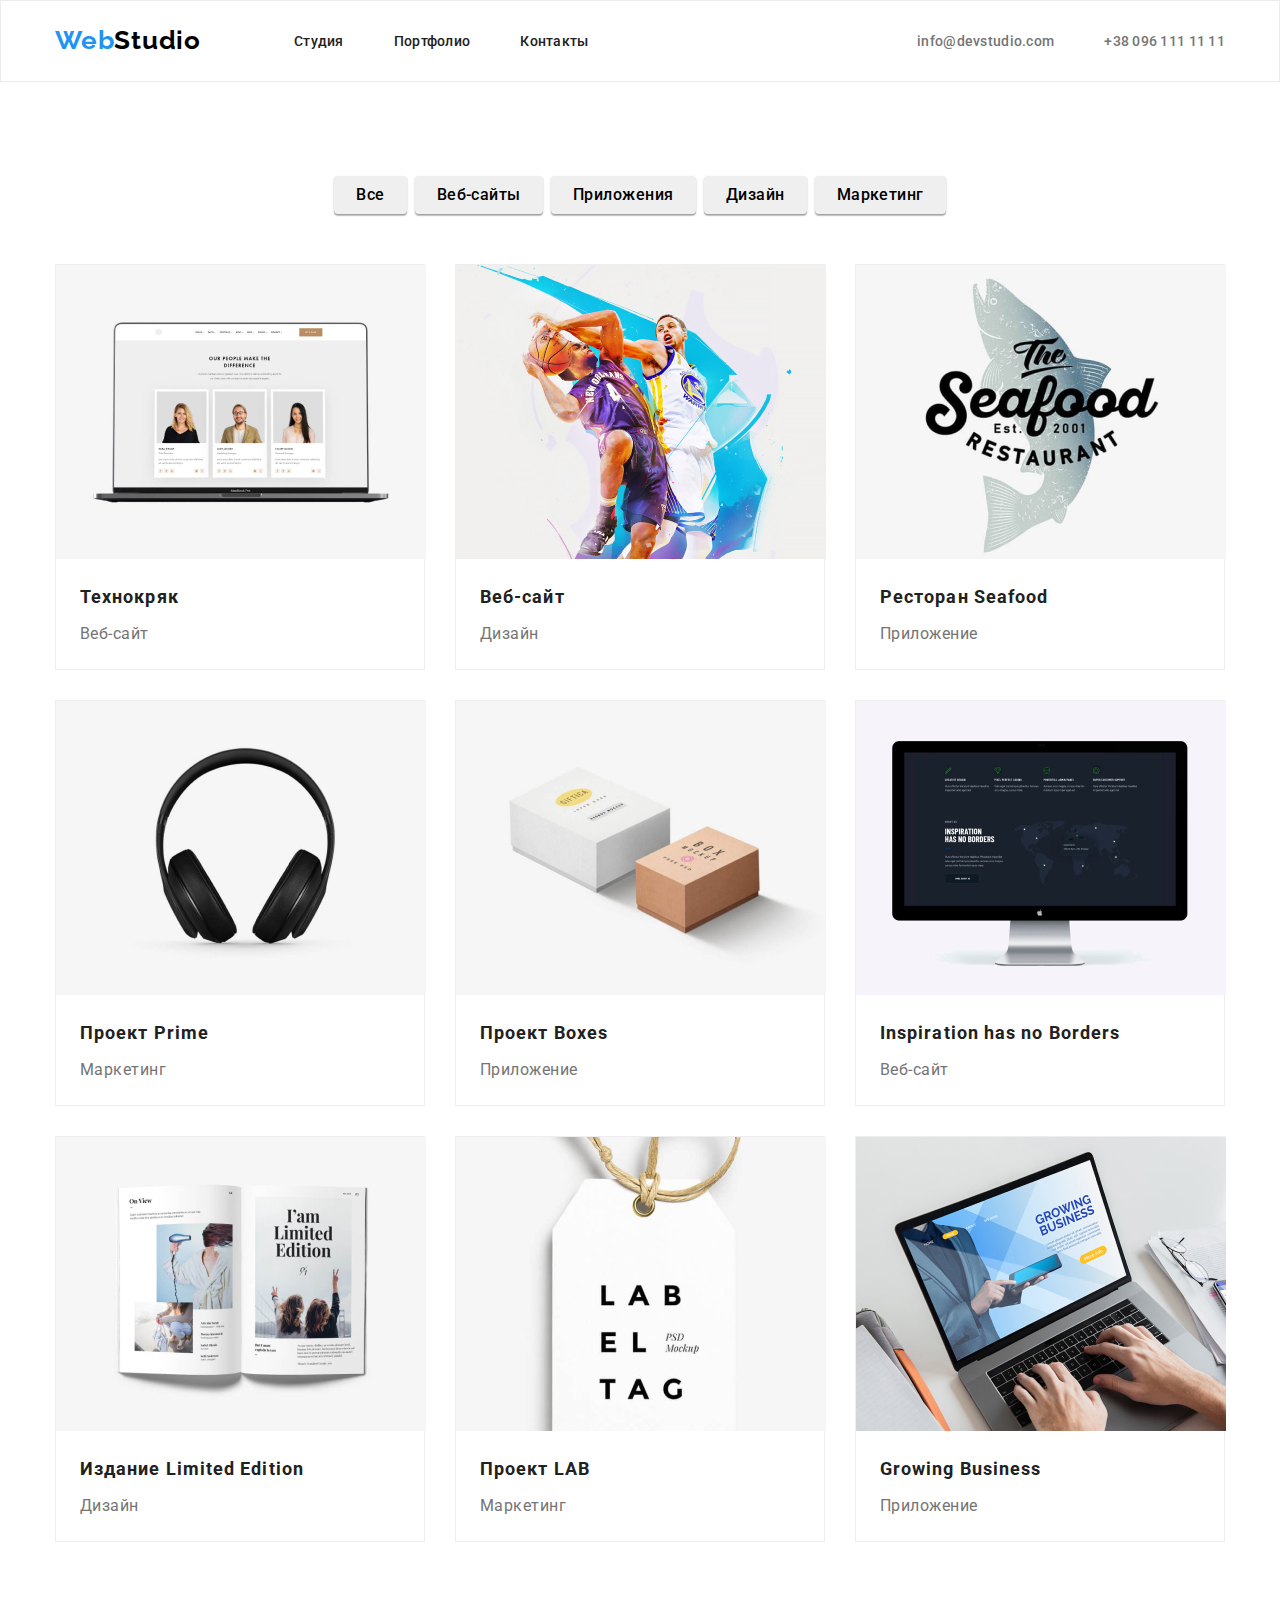
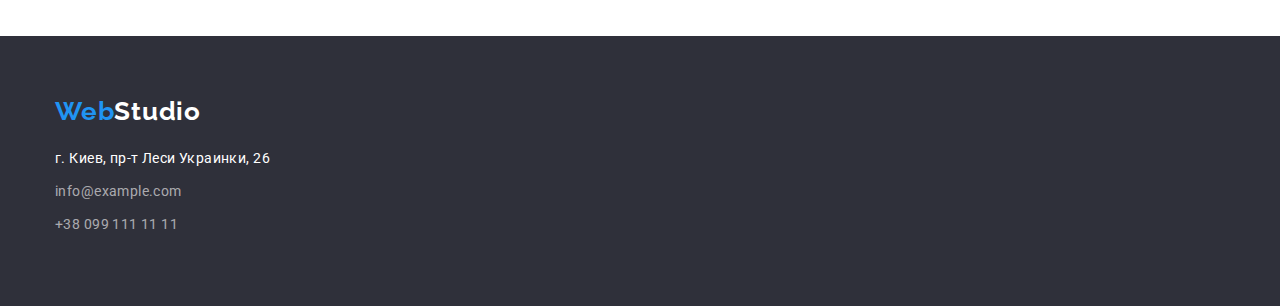
==== commit 39ad2482: "v" ====
--- a/portfolio.html
+++ b/portfolio.html
@@ -58,7 +58,7 @@
     <!--MAIN-->
     <main>
       <section class="main-menu">
-        <div class="main-section-list">
+        <div class="conteiner">
           <ul class="button-list-menu list">
             <li class="bottom-styles">
               <button class="button-portfolio" type="button">Все</button>
@@ -150,7 +150,7 @@
     </main>
     <!--footer-->
     <footer class="footer">
-      <div class="footer-container">
+      <div class="conteiner footer-container">
         <a
           class="footer-logo link"
           lang="en"
--- a/css/styles.css
+++ b/css/styles.css
@@ -38,11 +38,6 @@
   display: flex;
   margin-left: 93px;
 }
-.conteiner {
-  display: flex;
-  align-items: center;
-  height: 80px;
-}
 .header-navigation {
   display: flex;
   align-items: center;
@@ -70,11 +65,8 @@
 }
 .header-flex-conteiner {
   display: flex;
-  width: 1200px;
-  margin-left: auto;
-  margin-right: auto;
-  padding-left: 15px;
-  padding-right: 15px;
+  height: 80px;
+  
 }
 .header-logo-second {
   font-family: var(--secondary-font);
@@ -149,29 +141,20 @@
   text-transform: uppercase;
   color: #ffffff;
 }
-.conteiner-feactures {
-  margin-left: auto;
-  margin-right: auto;
-  width: 1200px;
+.padding-top{
   padding-top: 94px;
-  padding-bottom: 94px;
-  padding-left: 15px;
-  padding-right: 15px;
-}
+}
+.padding-bottom{
+  padding-bottom:94px ;
+}
+
 .flex-list {
   display: flex;
 }
 .feactures-list-style {
   margin-right: 30px;
 }
-.what-we-do-style-list {
-  width: 1200px;
-  padding-left: 15px;
-  padding-right: 15px;
-  margin-left: auto;
-  margin-right: auto;
-  padding-bottom: 94px;
-}
+
 .what-do-pictures {
   display: flex;
 }
@@ -194,11 +177,6 @@
   color: #ffffff;
 }
 .footer-container {
-  width: 1200px;
-  padding-left: 15px;
-  padding-right: 15px;
-  margin-left: auto;
-  margin-right: auto;
   padding-top: 60px;
   padding-bottom: 60px;
 }
@@ -291,14 +269,8 @@
 .our-team-img {
   display: flex;
 }
-.our-team {
-  width: 1200px;
-  padding-left: 15px;
-  padding-right: 15px;
-  margin-right: auto;
-  margin-left: auto;
-  padding-bottom: 94px;
-}
+
+
 .our-team-img-list {
   margin-right: 30px;
   border: var(--header-backgraund);
@@ -317,16 +289,10 @@
 }
 /* PORTFOLIO */
 
-.main-section-list {
-  width: 1200px;
-  padding-left: 15px;
-  padding-right: 15px;
-  margin-right: auto;
-  margin-left: auto;
-}
 .button-list-menu {
   display: flex;
   justify-content: center;
+  padding-bottom: 16px;
 }
 .bottom-styles {
   margin-right: 8px;
@@ -372,11 +338,18 @@
   border: 1px solid #eeeeee;
   margin-right: 30px;
   width: 370px;
-  margin-bottom: 30px;
-}
-.project-img-style:nth-child(3n) {
+  margin-bottom: 30px; */
+}
+ .project-img-style:nth-child(3n) {
   margin-right: 0px;
 }
 .project-img-style:nth-last-child(-n + 3) {
   margin-bottom: 0px;
-}
+} 
+.conteiner {
+  width: 1200px;
+  padding-left: 15px;
+  padding-right: 15px;
+  margin-right: auto;
+  margin-left: auto;
+}
